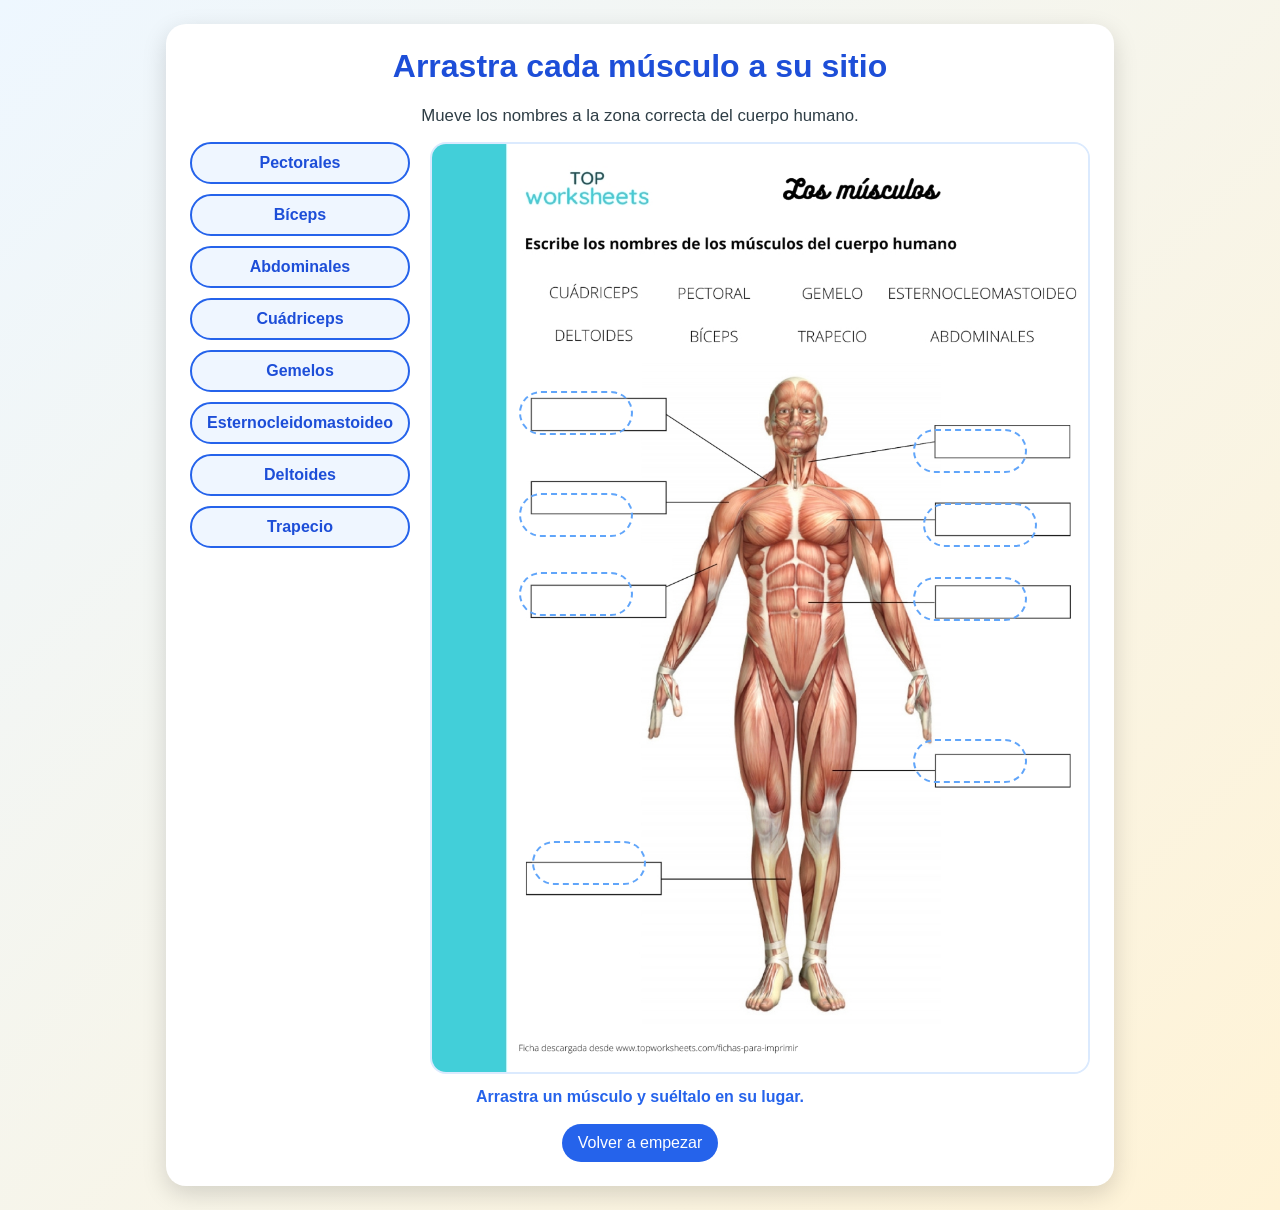
==== musculos.html @ 905a29d0 "Embebida la imagen del ejercicio para que funcione al descargar el HTML" ====
<!DOCTYPE html>
<html lang="es">
<head>
  <meta charset="UTF-8">
  <meta name="viewport" content="width=device-width, initial-scale=1.0">
  <title>Coloca los músculos</title>
  <style>
    html, body {
      font-family: sans-serif;
    }

    body {
      background: linear-gradient(135deg, #eef7ff, #fff3d6);
      color: #2f3e46;
      margin: 0;
      padding: 24px;
      display: flex;
      justify-content: center;
      align-items: center;
      min-height: 100vh;
    }

    .contenedor {
      background: white;
      border-radius: 20px;
      box-shadow: 0 8px 24px rgba(0,0,0,0.15);
      width: min(94vw, 900px);
      padding: 24px;
    }

    h1 {
      text-align: center;
      color: #1d4ed8;
      margin-top: 0;
    }

    .intro {
      text-align: center;
      margin-bottom: 16px;
      font-size: 1.05rem;
    }

    .panel {
      display: grid;
      grid-template-columns: 220px 1fr;
      gap: 20px;
      align-items: start;
    }

    .lista {
      display: flex;
      flex-direction: column;
      gap: 10px;
    }

    .musculo {
      padding: 10px 12px;
      border: 2px solid #2563eb;
      border-radius: 999px;
      background: #eff6ff;
      color: #1d4ed8;
      font-weight: bold;
      text-align: center;
      cursor: grab;
      user-select: none;
    }

    .musculo:active {
      cursor: grabbing;
    }

    .musculo.oculto {
      display: none;
    }

    .imagen-container {
      position: relative;
      border: 2px solid #dbeafe;
      border-radius: 16px;
      overflow: hidden;
      background: #f8fbff;
    }

    .imagen-container img {
      display: block;
      width: 100%;
      height: auto;
    }

    .zona {
      position: absolute;
      width: 110px;
      height: 40px;
      transform: translate(-50%, -50%);
      border: 2px dashed #60a5fa;
      border-radius: 999px;
      background: rgba(255,255,255,0.2);
      display: flex;
      align-items: center;
      justify-content: center;
      font-size: 0.85rem;
      font-weight: bold;
      color: #1e3a8a;
      pointer-events: auto;
    }

    .zona.completada {
      border-style: solid;
      background: rgba(34,197,94,0.16);
      border-color: #22c55e;
    }

    .zona .nombre {
      pointer-events: none;
    }

    .feedback {
      margin-top: 14px;
      text-align: center;
      font-weight: bold;
      min-height: 24px;
      color: #2563eb;
    }

    .boton-reset {
      display: block;
      margin: 12px auto 0;
      border: none;
      border-radius: 999px;
      padding: 10px 16px;
      background: #2563eb;
      color: white;
      cursor: pointer;
      font-size: 1rem;
    }

    @media (max-width: 760px) {
      .panel {
        grid-template-columns: 1fr;
      }

      .lista {
        flex-direction: row;
        flex-wrap: wrap;
      }

      .musculo {
        flex: 1 1 calc(50% - 10px);
      }
    }
  </style>
</head>
<body>
  <div class="contenedor">
    <h1>Arrastra cada músculo a su sitio</h1>
    <p class="intro">Mueve los nombres a la zona correcta del cuerpo humano.</p>

    <div class="panel">
      <div class="lista" id="listaMusculos">
        <div class="musculo" draggable="true" data-musculo="Pectorales">Pectorales</div>
        <div class="musculo" draggable="true" data-musculo="Bíceps">Bíceps</div>
        <div class="musculo" draggable="true" data-musculo="Abdominales">Abdominales</div>
        <div class="musculo" draggable="true" data-musculo="Cuádriceps">Cuádriceps</div>
        <div class="musculo" draggable="true" data-musculo="Gemelos">Gemelos</div>
        <div class="musculo" draggable="true" data-musculo="Esternocleidomastoideo">Esternocleidomastoideo</div>
        <div class="musculo" draggable="true" data-musculo="Deltoides">Deltoides</div>
        <div class="musculo" draggable="true" data-musculo="Trapecio">Trapecio</div>
      </div>

      <div class="imagen-container" id="imagenContainer">
        <img src="[data-uri]" alt="Imagen del cuerpo humano con músculos">

        <div class="zona" data-musculo="Trapecio" style="left: 22%; top: 29%;"></div>
        <div class="zona" data-musculo="Deltoides" style="left: 22%; top: 40%;"></div>
        <div class="zona" data-musculo="Bíceps" style="left: 22%; top: 48.5%;"></div>
        <div class="zona" data-musculo="Gemelos" style="left: 24%; top: 77.5%;"></div>
        <div class="zona" data-musculo="Esternocleidomastoideo" style="left: 82%; top: 33%;"></div>
        <div class="zona" data-musculo="Pectorales" style="left: 83.5%; top: 41.0%;"></div>
        <div class="zona" data-musculo="Abdominales" style="left: 82%; top: 49.0%;"></div>
        <div class="zona" data-musculo="Cuádriceps" style="left: 82%; top: 66.5%;"></div>
      </div>
    </div>

    <div id="feedback" class="feedback">Arrastra un músculo y suéltalo en su lugar.</div>
    <button class="boton-reset" id="resetBtn" type="button">Volver a empezar</button>
  </div>

  <script>
    const lista = document.getElementById('listaMusculos');
    const feedback = document.getElementById('feedback');
    const resetBtn = document.getElementById('resetBtn');
    const zonas = Array.from(document.querySelectorAll('.zona'));
    let musculoSeleccionado = null;

    document.querySelectorAll('.musculo').forEach((musculo) => {
      musculo.addEventListener('dragstart', (e) => {
        musculoSeleccionado = musculo.dataset.musculo;
        e.dataTransfer.setData('text/plain', musculoSeleccionado);
      });
    });

    zonas.forEach((zona) => {
      zona.addEventListener('dragover', (e) => {
        e.preventDefault();
      });

      zona.addEventListener('drop', (e) => {
        e.preventDefault();
        const nombre = e.dataTransfer.getData('text/plain');
        if (nombre === zona.dataset.musculo) {
          const elemento = document.querySelector(`.musculo[data-musculo="${nombre}"]`);
          if (elemento) {
            elemento.classList.add('oculto');
            zona.classList.add('completada');
            zona.innerHTML = `<span class="nombre">${nombre}</span>`;
            feedback.textContent = `¡Correcto! ${nombre} va en su sitio.`;
          }
        } else {
          feedback.textContent = 'Prueba otra vez. Ese músculo no va ahí.';
        }
      });
    });

    resetBtn.addEventListener('click', () => {
      document.querySelectorAll('.musculo').forEach((musculo) => {
        musculo.classList.remove('oculto');
      });
      zonas.forEach((zona) => {
        zona.classList.remove('completada');
        zona.innerHTML = '';
      });
      feedback.textContent = 'Arrastra un músculo y suéltalo en su lugar.';
    });
  </script>
</body>
</html>
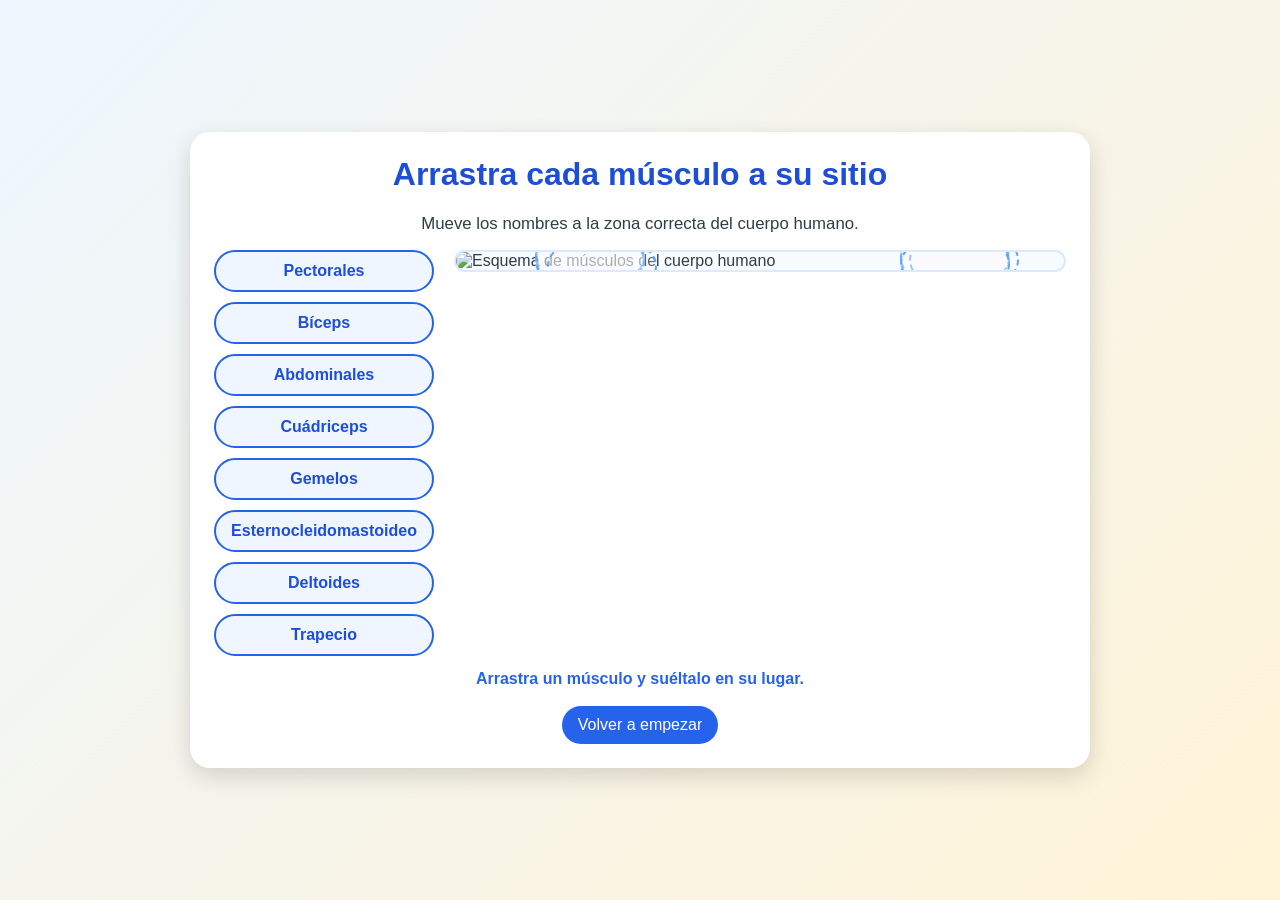
==== commit 37562e34: "Refactor front-end: CSS/JS unics, rutes d'imatges i correccions" ====
--- a/musculos.html
+++ b/musculos.html
@@ -4,153 +4,10 @@
   <meta charset="UTF-8">
   <meta name="viewport" content="width=device-width, initial-scale=1.0">
   <title>Coloca los músculos</title>
-  <style>
-    html, body {
-      font-family: sans-serif;
-    }
-
-    body {
-      background: linear-gradient(135deg, #eef7ff, #fff3d6);
-      color: #2f3e46;
-      margin: 0;
-      padding: 24px;
-      display: flex;
-      justify-content: center;
-      align-items: center;
-      min-height: 100vh;
-    }
-
-    .contenedor {
-      background: white;
-      border-radius: 20px;
-      box-shadow: 0 8px 24px rgba(0,0,0,0.15);
-      width: min(94vw, 900px);
-      padding: 24px;
-    }
-
-    h1 {
-      text-align: center;
-      color: #1d4ed8;
-      margin-top: 0;
-    }
-
-    .intro {
-      text-align: center;
-      margin-bottom: 16px;
-      font-size: 1.05rem;
-    }
-
-    .panel {
-      display: grid;
-      grid-template-columns: 220px 1fr;
-      gap: 20px;
-      align-items: start;
-    }
-
-    .lista {
-      display: flex;
-      flex-direction: column;
-      gap: 10px;
-    }
-
-    .musculo {
-      padding: 10px 12px;
-      border: 2px solid #2563eb;
-      border-radius: 999px;
-      background: #eff6ff;
-      color: #1d4ed8;
-      font-weight: bold;
-      text-align: center;
-      cursor: grab;
-      user-select: none;
-    }
-
-    .musculo:active {
-      cursor: grabbing;
-    }
-
-    .musculo.oculto {
-      display: none;
-    }
-
-    .imagen-container {
-      position: relative;
-      border: 2px solid #dbeafe;
-      border-radius: 16px;
-      overflow: hidden;
-      background: #f8fbff;
-    }
-
-    .imagen-container img {
-      display: block;
-      width: 100%;
-      height: auto;
-    }
-
-    .zona {
-      position: absolute;
-      width: 110px;
-      height: 40px;
-      transform: translate(-50%, -50%);
-      border: 2px dashed #60a5fa;
-      border-radius: 999px;
-      background: rgba(255,255,255,0.2);
-      display: flex;
-      align-items: center;
-      justify-content: center;
-      font-size: 0.85rem;
-      font-weight: bold;
-      color: #1e3a8a;
-      pointer-events: auto;
-    }
-
-    .zona.completada {
-      border-style: solid;
-      background: rgba(34,197,94,0.16);
-      border-color: #22c55e;
-    }
-
-    .zona .nombre {
-      pointer-events: none;
-    }
-
-    .feedback {
-      margin-top: 14px;
-      text-align: center;
-      font-weight: bold;
-      min-height: 24px;
-      color: #2563eb;
-    }
-
-    .boton-reset {
-      display: block;
-      margin: 12px auto 0;
-      border: none;
-      border-radius: 999px;
-      padding: 10px 16px;
-      background: #2563eb;
-      color: white;
-      cursor: pointer;
-      font-size: 1rem;
-    }
-
-    @media (max-width: 760px) {
-      .panel {
-        grid-template-columns: 1fr;
-      }
-
-      .lista {
-        flex-direction: row;
-        flex-wrap: wrap;
-      }
-
-      .musculo {
-        flex: 1 1 calc(50% - 10px);
-      }
-    }
-  </style>
+  <link rel="stylesheet" href="styles.css">
+  <link rel="icon" href="favicon.svg" type="image/svg+xml">
 </head>
-<body>
+<body class="page-musculos">
   <div class="contenedor">
     <h1>Arrastra cada músculo a su sitio</h1>
     <p class="intro">Mueve los nombres a la zona correcta del cuerpo humano.</p>
@@ -168,7 +25,7 @@
       </div>
 
       <div class="imagen-container" id="imagenContainer">
-        <img src="[data-uri]